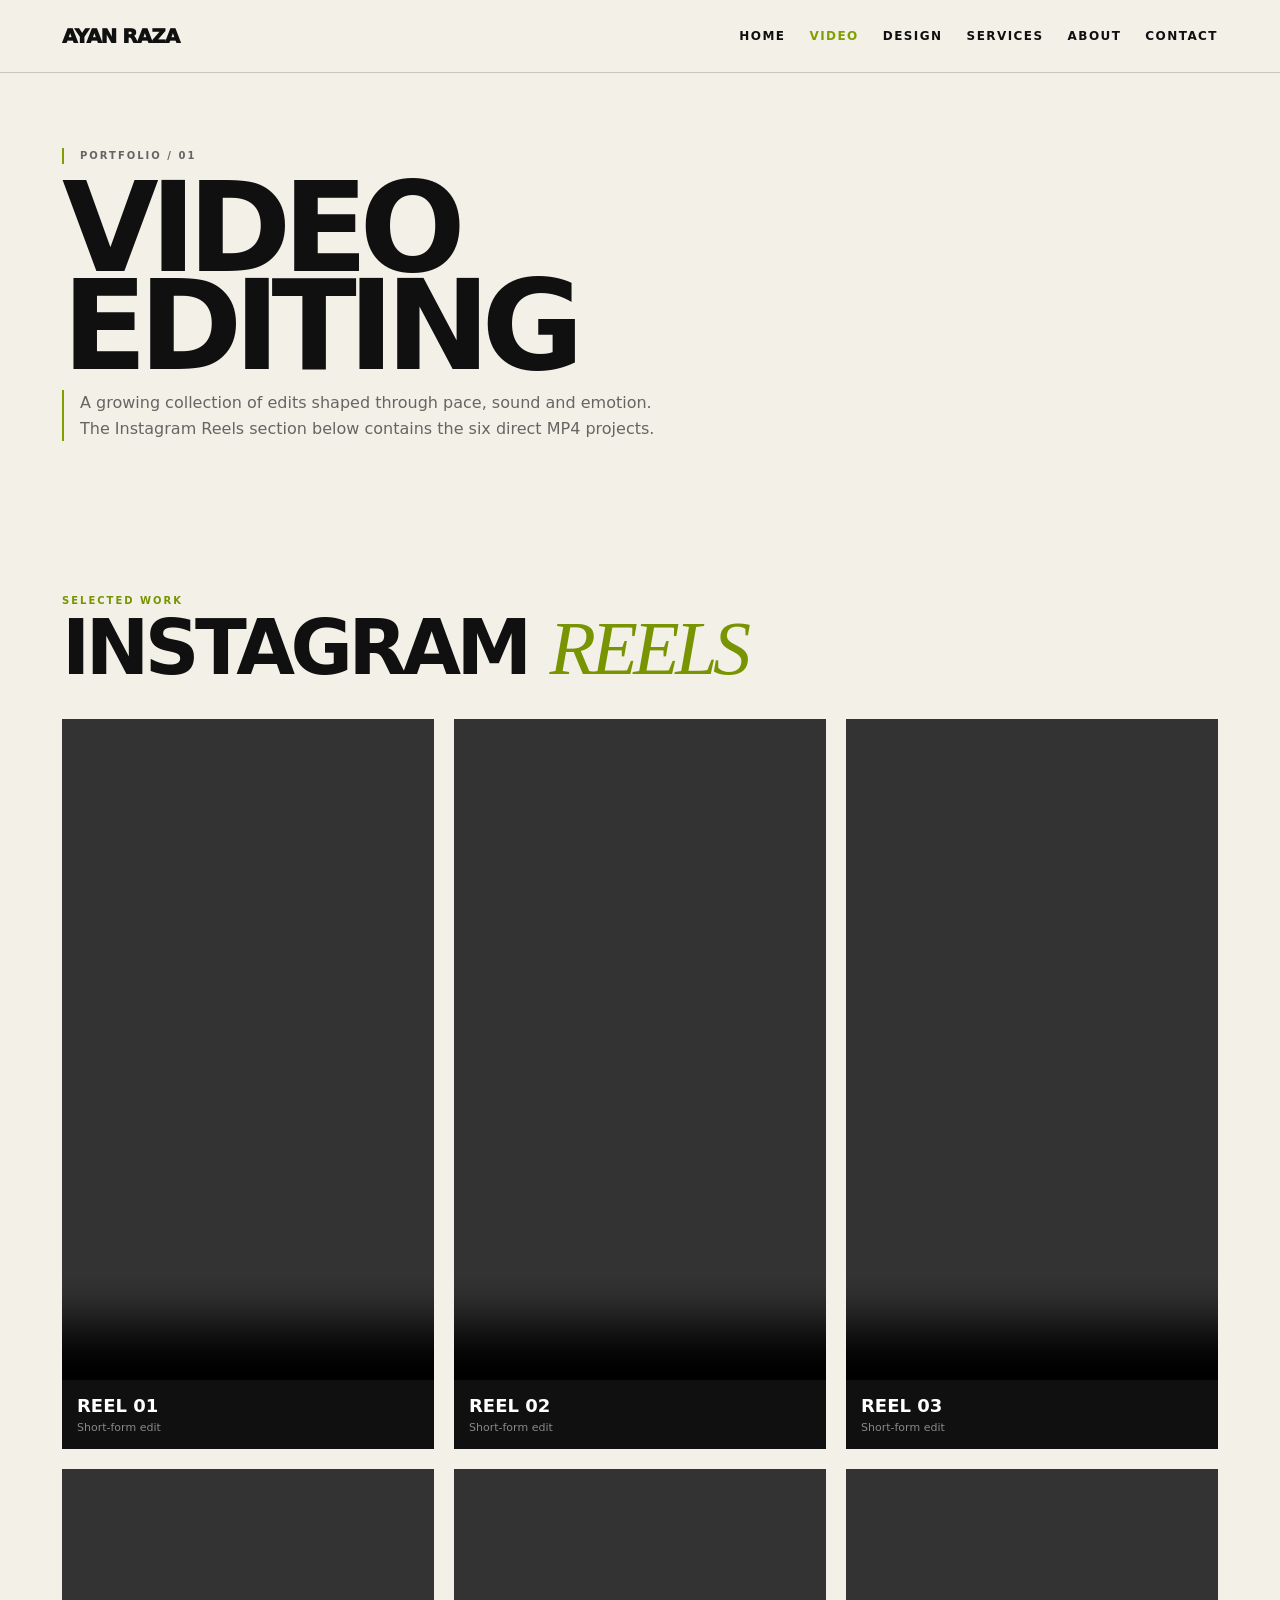
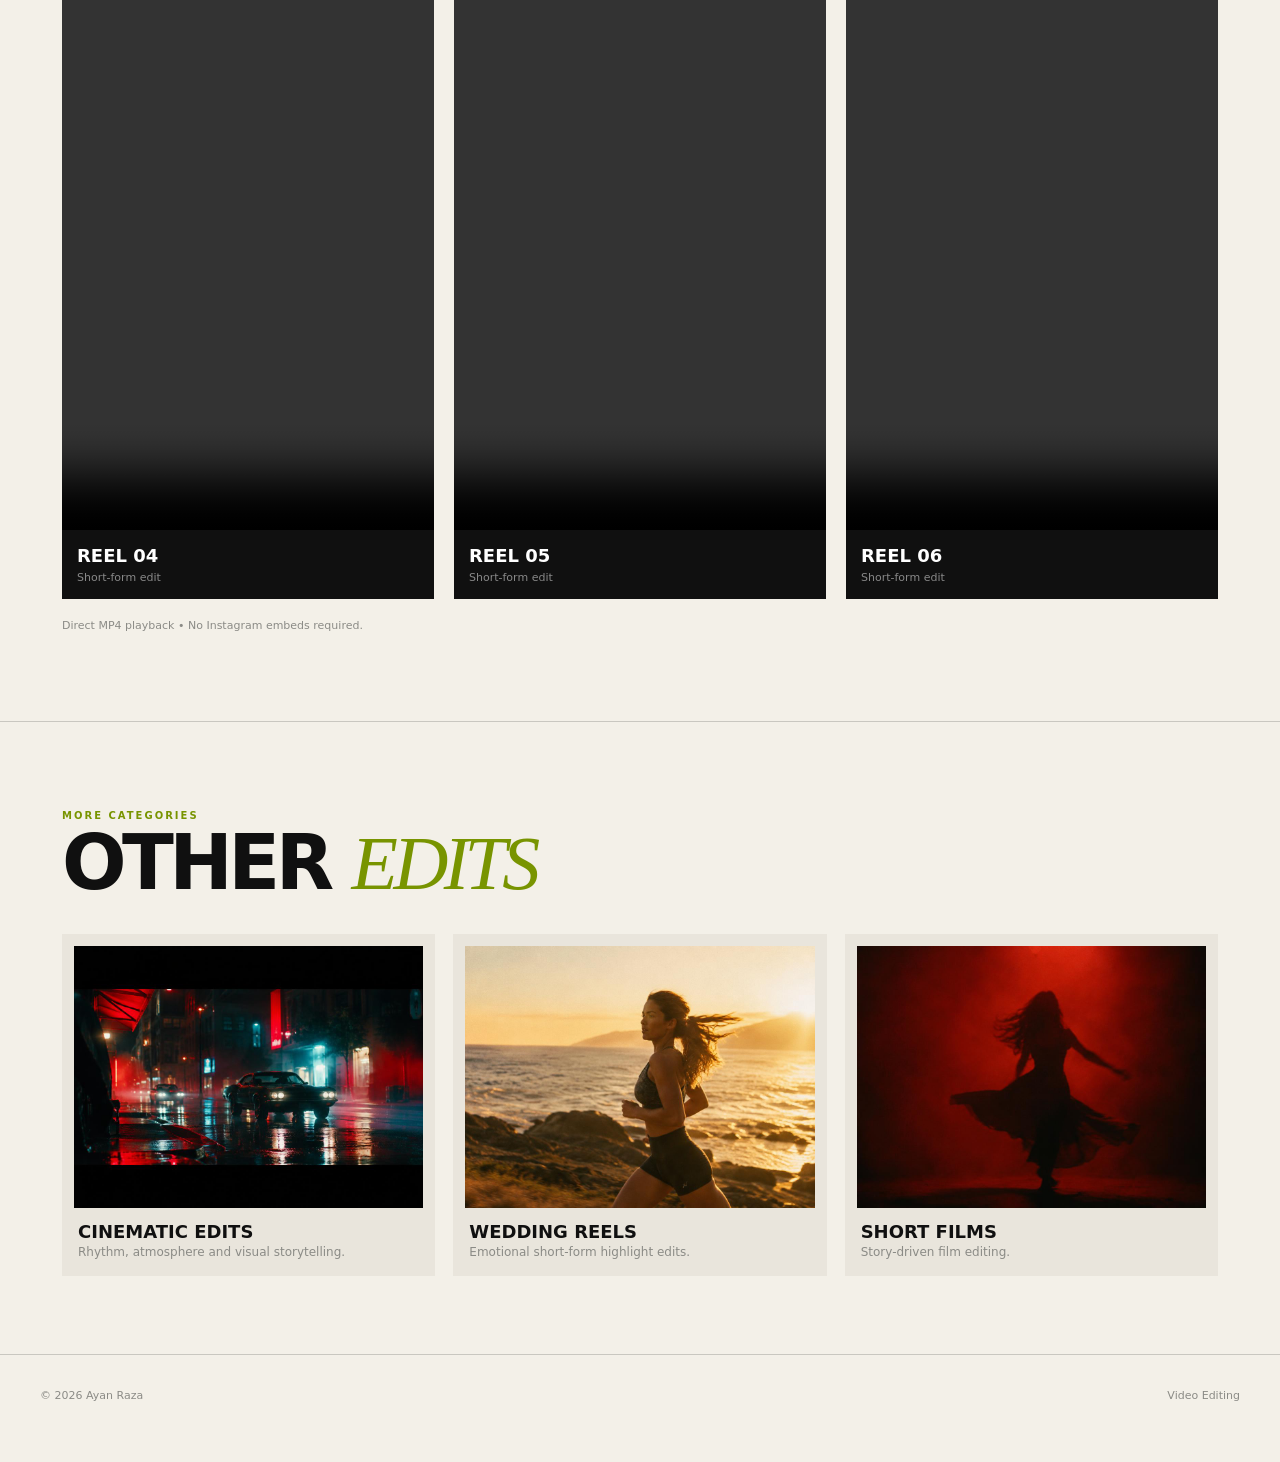
==== video-editing.html @ b5135726 "Add files via upload" ====
<!doctype html><html lang="en"><head><meta charset="utf-8"><meta name="viewport" content="width=device-width,initial-scale=1"><title>Video Editing — Ayan Raza</title><link rel="stylesheet" href="style.css"></head><body><nav class="nav"><div class="wrap navin"><a class="brand" href="index.html">AYAN RAZA</a><div class="links"><a href="index.html">Home</a><a href="video-editing.html">Video</a><a href="graphic-design.html">Design</a><a href="services.html">Services</a><a href="about.html">About</a><a href="contact.html">Contact</a></div><span class="menu">VIDEO EDITING</span></div></nav><main><header class="page-head"><div class="wrap"><p class="eyebrow">Portfolio / 01</p><h1>Video<br>Editing</h1><p>A growing collection of edits shaped through pace, sound and emotion. The Instagram Reels section below contains the six direct MP4 projects.</p></div></header><section class="section"><div class="wrap"><div class="section-head"><div><p class="eyebrow">Selected work</p><h2>Instagram <span class="editorial">Reels</span></h2></div></div><div class="reel-grid"><article class="reel-card"><div class="reel"><video controls playsinline preload="metadata" src="instagram-reel-01.mp4"></video></div><div class="reel-meta"><h3>Reel 01</h3><p>Short-form edit</p></div></article><article class="reel-card"><div class="reel"><video controls playsinline preload="metadata" src="instagram-reel-02.mp4"></video></div><div class="reel-meta"><h3>Reel 02</h3><p>Short-form edit</p></div></article><article class="reel-card"><div class="reel"><video controls playsinline preload="metadata" src="instagram-reel-03.mp4"></video></div><div class="reel-meta"><h3>Reel 03</h3><p>Short-form edit</p></div></article><article class="reel-card"><div class="reel"><video controls playsinline preload="metadata" src="instagram-reel-04.mp4"></video></div><div class="reel-meta"><h3>Reel 04</h3><p>Short-form edit</p></div></article><article class="reel-card"><div class="reel"><video controls playsinline preload="metadata" src="instagram-reel-05.mp4"></video></div><div class="reel-meta"><h3>Reel 05</h3><p>Short-form edit</p></div></article><article class="reel-card"><div class="reel"><video controls playsinline preload="metadata" src="instagram-reel-06.mp4"></video></div><div class="reel-meta"><h3>Reel 06</h3><p>Short-form edit</p></div></article></div><p class="note">Direct MP4 playback • No Instagram embeds required.</p></div></section><section class="section"><div class="wrap"><div class="section-head"><div><p class="eyebrow">More categories</p><h2>Other <span class="editorial">edits</span></h2></div></div><div class="grid3"><div class="design-card"><img class="design-img" src="project-nightfall.jpg" alt="Cinematic edit"><h3>Cinematic Edits</h3><p>Rhythm, atmosphere and visual storytelling.</p></div><div class="design-card"><img class="design-img" src="project-tide.jpg" alt="Wedding reel"><h3>Wedding Reels</h3><p>Emotional short-form highlight edits.</p></div><div class="design-card"><img class="design-img" src="project-ember.jpg" alt="Short film"><h3>Short Films</h3><p>Story-driven film editing.</p></div></div></div></section></main><footer class="footer wrap"><span>© 2026 Ayan Raza</span><span>Video Editing</span></footer><script src="script.js"></script></body></html>
---- style.css ----
:root{--ink:#101010;--paper:#f3f0e8;--flare:#d9ff3f;--muted:#8b8b86;--line:rgba(16,16,16,.18);--card:#e9e5dc}*{box-sizing:border-box}html{scroll-behavior:smooth}body{margin:0;background:var(--paper);color:var(--ink);font-family:Inter,ui-sans-serif,system-ui,-apple-system,BlinkMacSystemFont,"Segoe UI",sans-serif}a{color:inherit;text-decoration:none}img{max-width:100%;display:block}.wrap{max-width:1200px;margin:auto;padding:0 22px}.nav{position:sticky;top:0;z-index:50;background:rgba(243,240,232,.9);backdrop-filter:blur(14px);border-bottom:1px solid var(--line)}.navin{height:72px;display:flex;align-items:center;justify-content:space-between}.brand{font-weight:950;letter-spacing:-.05em;font-size:20px}.links{display:flex;gap:24px;font-size:12px;font-weight:800;text-transform:uppercase;letter-spacing:.12em}.links a:hover,.links a.active{color:#819f00}.menu{display:none;font-size:12px;font-weight:900}.hero{padding:78px 0 70px;border-bottom:1px solid var(--line)}.eyebrow{font-size:10px;font-weight:900;text-transform:uppercase;letter-spacing:.2em;color:#789400}.hero h1{font-size:clamp(64px,12vw,150px);line-height:.78;letter-spacing:-.075em;margin:18px 0 30px;text-transform:uppercase}.editorial{font-family:Georgia,serif;font-weight:400;font-style:italic;color:#789400}.hero-row{display:flex;justify-content:space-between;gap:30px;border-top:1px solid var(--line);padding-top:18px}.hero-row p{margin:0}.tagline{font-family:Georgia,serif;font-size:clamp(24px,3vw,38px)}.muted{color:rgba(16,16,16,.62);max-width:420px;line-height:1.6}.section{padding:78px 0;border-bottom:1px solid var(--line)}.dark{background:var(--ink);color:var(--paper);border-color:rgba(243,240,232,.18)}h2{font-size:clamp(42px,6vw,76px);line-height:.85;letter-spacing:-.06em;text-transform:uppercase;margin:0}.section-head{display:flex;justify-content:space-between;align-items:end;gap:20px;margin-bottom:38px}.grid2{display:grid;grid-template-columns:repeat(2,1fr);gap:22px}.grid3{display:grid;grid-template-columns:repeat(3,1fr);gap:18px}.work-card{position:relative;min-height:510px;overflow:hidden;background:#111;color:#fff}.work-card img{position:absolute;inset:0;width:100%;height:100%;object-fit:cover;transition:transform .5s,opacity .5s;opacity:.78}.work-card:hover img{transform:scale(1.05);opacity:.92}.shade{position:absolute;inset:0;background:linear-gradient(to top,rgba(0,0,0,.9),transparent 60%)}.work-info{position:absolute;left:0;right:0;bottom:0;padding:28px}.work-info h3{font-size:clamp(34px,5vw,60px);line-height:.85;margin:8px 0;text-transform:uppercase;letter-spacing:-.05em}.work-info p{font-size:13px;color:rgba(255,255,255,.68);max-width:390px}.pill{display:inline-block;font-size:10px;font-weight:900;letter-spacing:.15em;text-transform:uppercase;color:var(--flare)}.services{display:grid;border-top:1px solid rgba(243,240,232,.18);border-bottom:1px solid rgba(243,240,232,.18)}.service{display:grid;grid-template-columns:60px 1.1fr 1fr 30px;gap:20px;align-items:center;padding:25px 0;border-bottom:1px solid rgba(243,240,232,.18)}.service:last-child{border-bottom:0}.service h3{font-size:22px;margin:0;text-transform:uppercase}.service p{margin:0;color:rgba(243,240,232,.55);font-size:14px;line-height:1.55}.num{color:var(--flare);font-weight:900;font-size:12px}.about-grid{display:grid;grid-template-columns:1fr 1fr;gap:60px}.about-copy{font-family:Georgia,serif;font-size:clamp(24px,3vw,38px);line-height:1.2}.facts{display:grid;gap:12px}.fact{padding:20px;border:1px solid var(--line)}.fact span{font-size:10px;text-transform:uppercase;letter-spacing:.16em;color:var(--muted)}.fact b{display:block;margin-top:7px}.reel-card{background:#101010;color:#fff;border-radius:0;overflow:hidden}.reel{aspect-ratio:9/16;background:#000}.reel video{width:100%;height:100%;object-fit:cover;display:block}.reel-meta{padding:15px}.reel-meta h3{margin:0;font-size:18px;text-transform:uppercase}.reel-meta p{margin:5px 0 0;color:#888;font-size:11px}.contact-box{display:flex;flex-wrap:wrap;gap:12px;margin-top:28px}.btn{display:inline-block;border:1px solid var(--ink);padding:13px 18px;font-size:11px;font-weight:900;text-transform:uppercase;letter-spacing:.12em}.btn.primary{background:var(--flare);border-color:var(--flare)}.dark .btn{border-color:rgba(243,240,232,.5)}.dark .btn.primary{color:#101010;border-color:var(--flare)}.design-img{aspect-ratio:4/3;object-fit:cover;width:100%}.design-card{background:var(--card);padding:12px}.design-card h3{font-size:18px;text-transform:uppercase;margin:13px 4px 3px}.design-card p{font-size:12px;color:var(--muted);margin:0 4px 5px}.footer{padding:34px 0 60px;font-size:11px;color:var(--muted);display:flex;justify-content:space-between}.page-head{padding:65px 0 50px}.page-head h1{font-size:clamp(58px,10vw,125px);line-height:.78;letter-spacing:-.07em;text-transform:uppercase;margin:15px 0}.page-head p{border-left:2px solid #819f00;padding-left:16px;max-width:600px;color:rgba(16,16,16,.62);line-height:1.6}.reel-grid{display:grid;grid-template-columns:repeat(3,1fr);gap:20px}.showreel{grid-column:1/-1}.showreel .reel{aspect-ratio:16/7}.note{font-size:11px;color:var(--muted);margin-top:20px}.mobile-nav{display:none}
@media(max-width:800px){.links{display:none}.menu{display:block}.hero{padding-top:55px}.hero-row,.about-grid{flex-direction:column;display:flex}.grid2,.grid3,.reel-grid{grid-template-columns:1fr 1fr}.service{grid-template-columns:42px 1fr}.service p,.service>span:last-child{display:none}.work-card{min-height:440px}.section{padding:60px 0}}
@media(max-width:520px){.wrap{padding:0 16px}.grid2,.grid3,.reel-grid{grid-template-columns:1fr}.hero h1{font-size:64px}.work-card{min-height:420px}.showreel .reel{aspect-ratio:16/9}.footer{display:block}.footer span{display:block;margin-top:8px}}
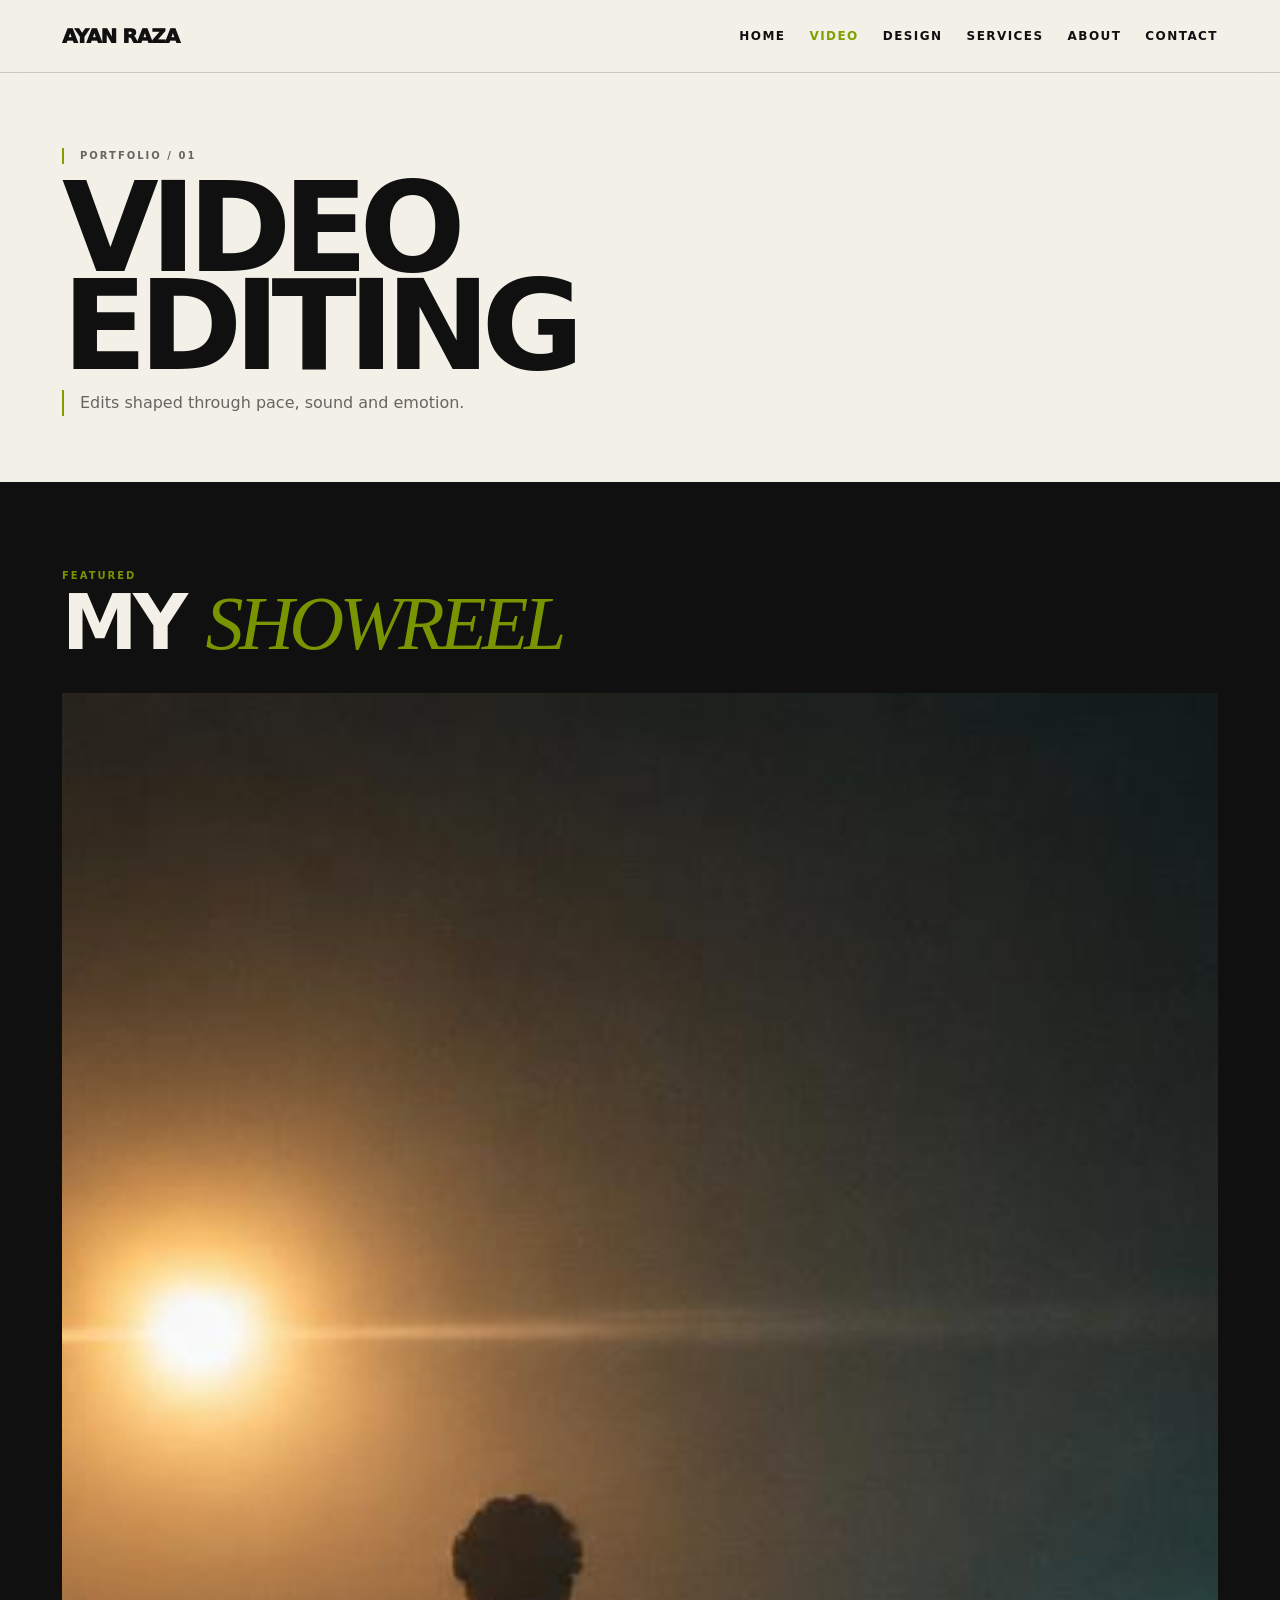
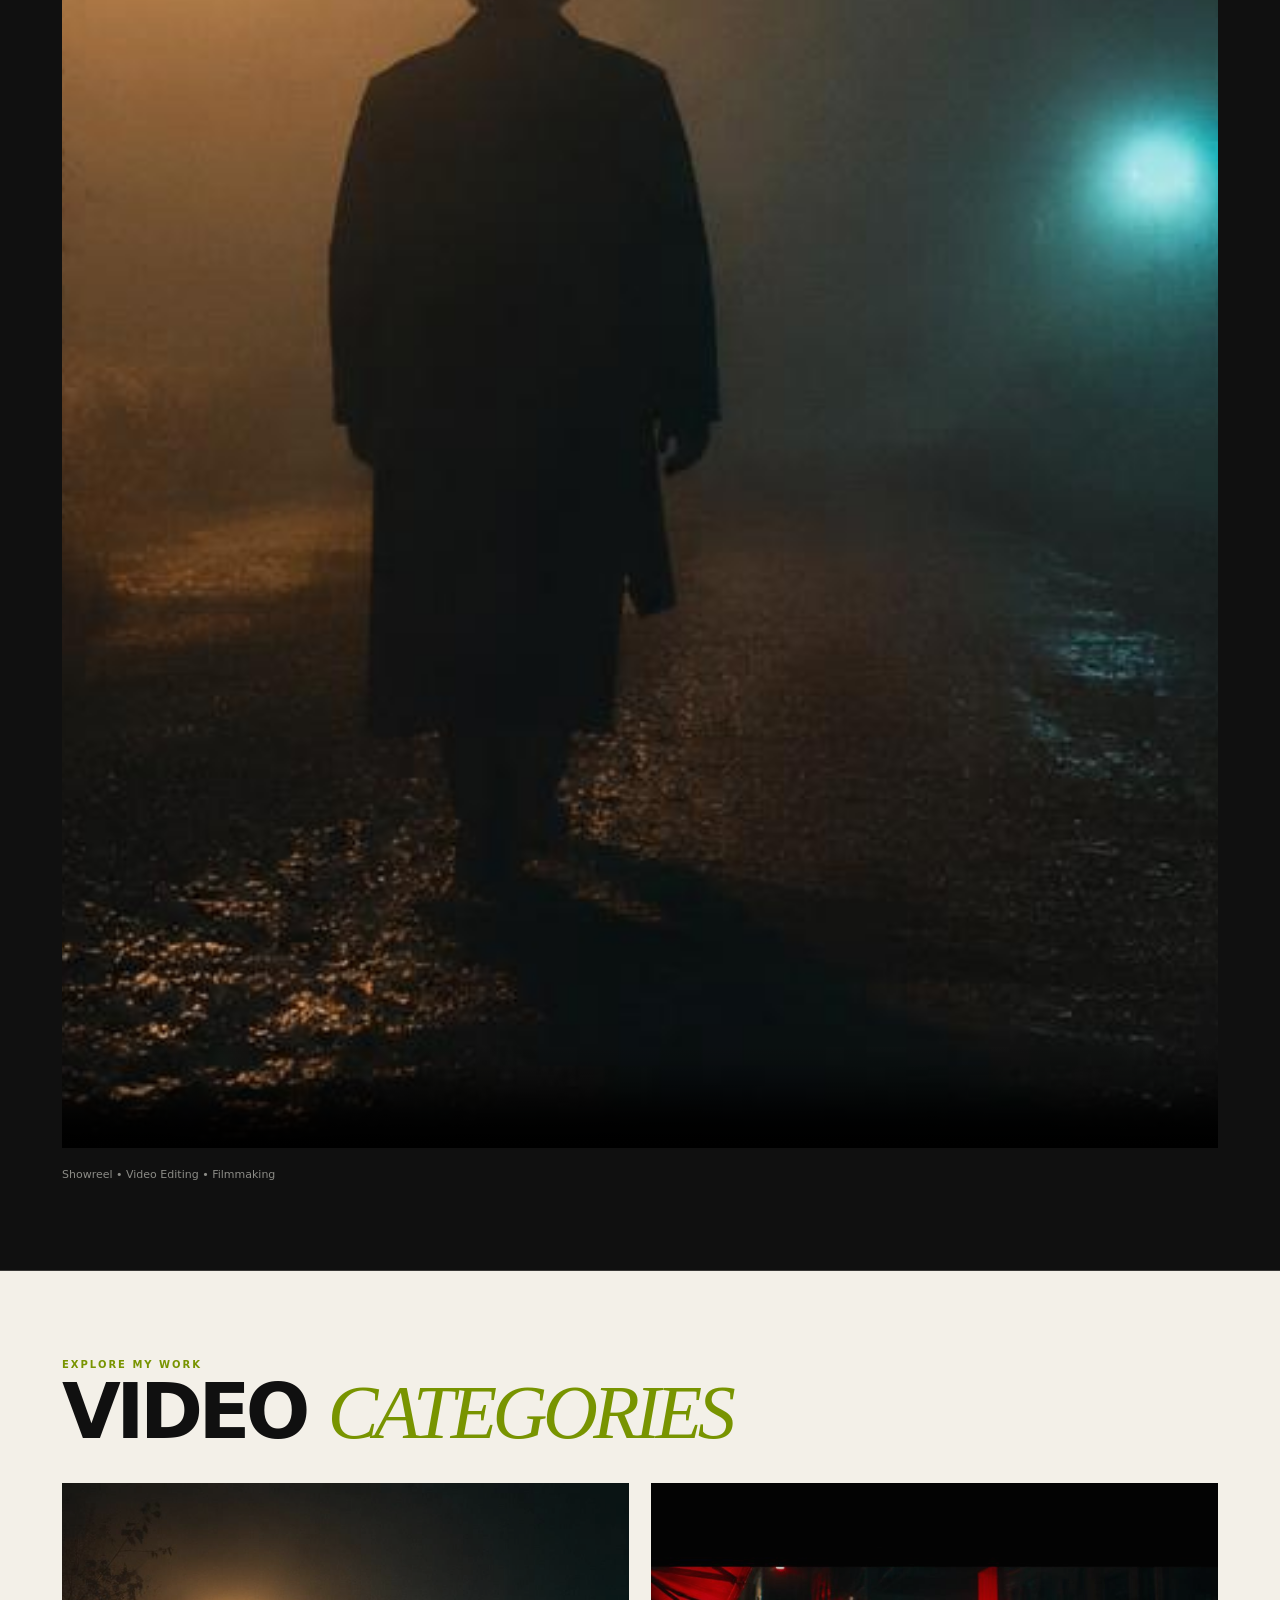
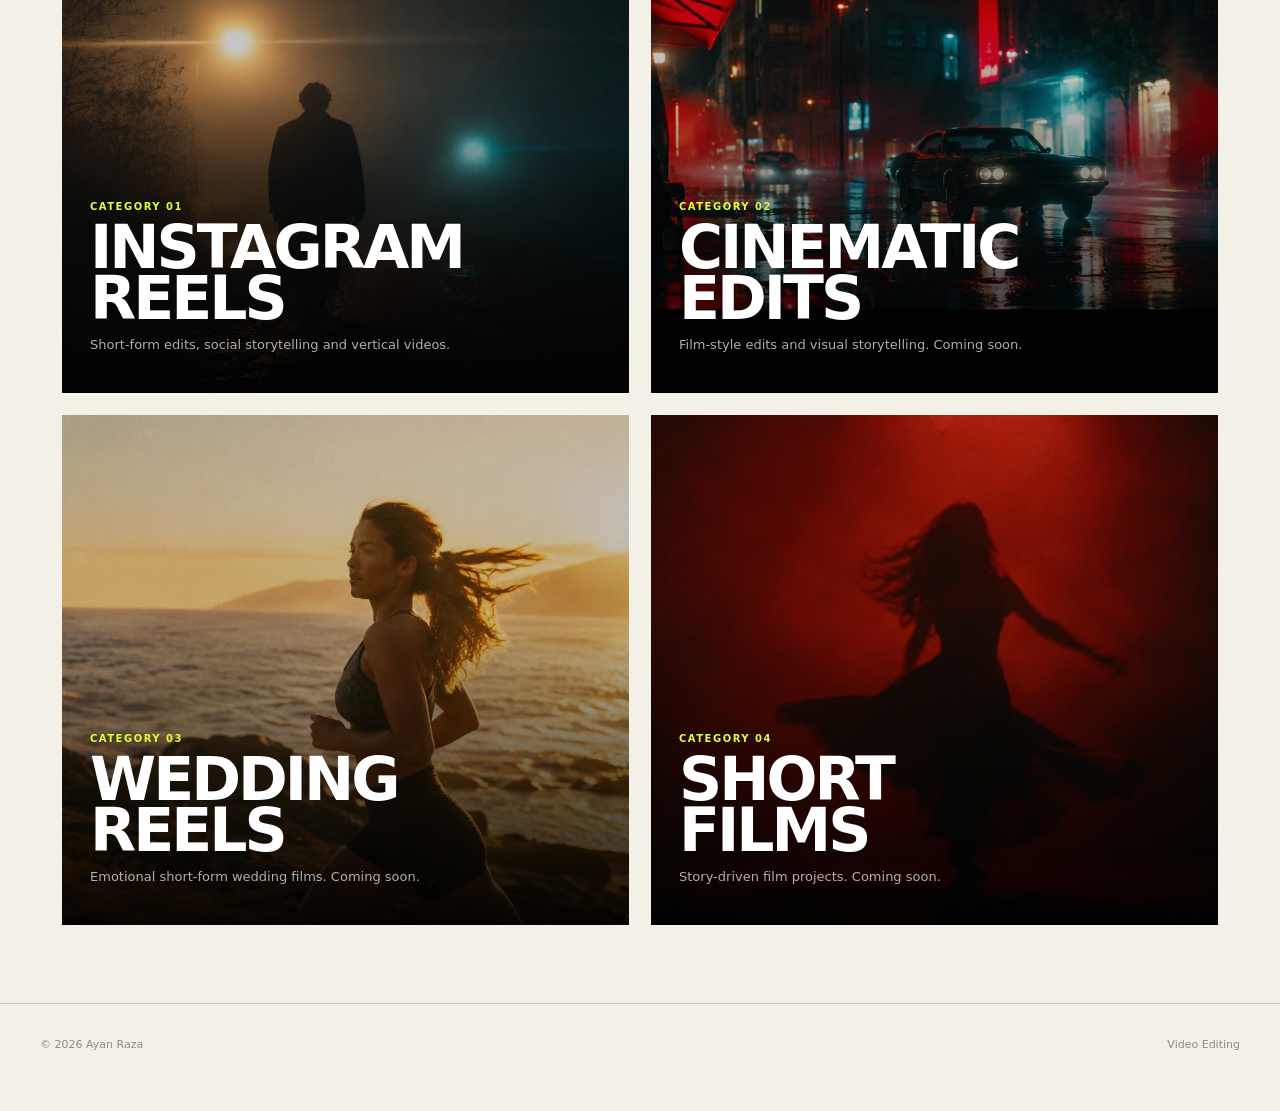
==== commit e88a71ad: "Add files via upload" ====
--- a/video-editing.html
+++ b/video-editing.html
@@ -1 +1,111 @@
-<!doctype html><html lang="en"><head><meta charset="utf-8"><meta name="viewport" content="width=device-width,initial-scale=1"><title>Video Editing — Ayan Raza</title><link rel="stylesheet" href="style.css"></head><body><nav class="nav"><div class="wrap navin"><a class="brand" href="index.html">AYAN RAZA</a><div class="links"><a href="index.html">Home</a><a href="video-editing.html">Video</a><a href="graphic-design.html">Design</a><a href="services.html">Services</a><a href="about.html">About</a><a href="contact.html">Contact</a></div><span class="menu">VIDEO EDITING</span></div></nav><main><header class="page-head"><div class="wrap"><p class="eyebrow">Portfolio / 01</p><h1>Video<br>Editing</h1><p>A growing collection of edits shaped through pace, sound and emotion. The Instagram Reels section below contains the six direct MP4 projects.</p></div></header><section class="section"><div class="wrap"><div class="section-head"><div><p class="eyebrow">Selected work</p><h2>Instagram <span class="editorial">Reels</span></h2></div></div><div class="reel-grid"><article class="reel-card"><div class="reel"><video controls playsinline preload="metadata" src="instagram-reel-01.mp4"></video></div><div class="reel-meta"><h3>Reel 01</h3><p>Short-form edit</p></div></article><article class="reel-card"><div class="reel"><video controls playsinline preload="metadata" src="instagram-reel-02.mp4"></video></div><div class="reel-meta"><h3>Reel 02</h3><p>Short-form edit</p></div></article><article class="reel-card"><div class="reel"><video controls playsinline preload="metadata" src="instagram-reel-03.mp4"></video></div><div class="reel-meta"><h3>Reel 03</h3><p>Short-form edit</p></div></article><article class="reel-card"><div class="reel"><video controls playsinline preload="metadata" src="instagram-reel-04.mp4"></video></div><div class="reel-meta"><h3>Reel 04</h3><p>Short-form edit</p></div></article><article class="reel-card"><div class="reel"><video controls playsinline preload="metadata" src="instagram-reel-05.mp4"></video></div><div class="reel-meta"><h3>Reel 05</h3><p>Short-form edit</p></div></article><article class="reel-card"><div class="reel"><video controls playsinline preload="metadata" src="instagram-reel-06.mp4"></video></div><div class="reel-meta"><h3>Reel 06</h3><p>Short-form edit</p></div></article></div><p class="note">Direct MP4 playback • No Instagram embeds required.</p></div></section><section class="section"><div class="wrap"><div class="section-head"><div><p class="eyebrow">More categories</p><h2>Other <span class="editorial">edits</span></h2></div></div><div class="grid3"><div class="design-card"><img class="design-img" src="project-nightfall.jpg" alt="Cinematic edit"><h3>Cinematic Edits</h3><p>Rhythm, atmosphere and visual storytelling.</p></div><div class="design-card"><img class="design-img" src="project-tide.jpg" alt="Wedding reel"><h3>Wedding Reels</h3><p>Emotional short-form highlight edits.</p></div><div class="design-card"><img class="design-img" src="project-ember.jpg" alt="Short film"><h3>Short Films</h3><p>Story-driven film editing.</p></div></div></div></section></main><footer class="footer wrap"><span>© 2026 Ayan Raza</span><span>Video Editing</span></footer><script src="script.js"></script></body></html>
+<!doctype html>
+<html lang="en">
+<head>
+<meta charset="utf-8">
+<meta name="viewport" content="width=device-width,initial-scale=1">
+<title>Video Editing — Ayan Raza</title>
+<link rel="stylesheet" href="style.css">
+</head>
+<body>
+<nav class="nav">
+  <div class="wrap navin">
+    <a class="brand" href="index.html">AYAN RAZA</a>
+    <div class="links">
+      <a href="index.html">Home</a>
+      <a href="video-editing.html">Video</a>
+      <a href="graphic-design.html">Design</a>
+      <a href="services.html">Services</a>
+      <a href="about.html">About</a>
+      <a href="contact.html">Contact</a>
+    </div>
+    <span class="menu">VIDEO EDITING</span>
+  </div>
+</nav>
+
+<main>
+  <header class="page-head">
+    <div class="wrap">
+      <p class="eyebrow">Portfolio / 01</p>
+      <h1>Video<br>Editing</h1>
+      <p>Edits shaped through pace, sound and emotion.</p>
+    </div>
+  </header>
+
+  <section class="section dark">
+    <div class="wrap">
+      <div class="section-head">
+        <div>
+          <p class="eyebrow">Featured</p>
+          <h2>My <span class="editorial">Showreel</span></h2>
+        </div>
+      </div>
+
+      <div class="reel">
+        <video controls playsinline preload="metadata" poster="ayan-showreel.jpg"
+               src="ayan-showreel.mp4"></video>
+      </div>
+      <p class="note">Showreel • Video Editing • Filmmaking</p>
+    </div>
+  </section>
+
+  <section class="section">
+    <div class="wrap">
+      <div class="section-head">
+        <div>
+          <p class="eyebrow">Explore my work</p>
+          <h2>Video <span class="editorial">Categories</span></h2>
+        </div>
+      </div>
+
+      <div class="grid2">
+        <a class="work-card" href="instagram-reels.html">
+          <img src="ayan-showreel.jpg" alt="Instagram Reels">
+          <div class="shade"></div>
+          <div class="work-info">
+            <span class="pill">Category 01</span>
+            <h3>Instagram<br>Reels</h3>
+            <p>Short-form edits, social storytelling and vertical videos.</p>
+          </div>
+        </a>
+
+        <div class="work-card">
+          <img src="project-nightfall.jpg" alt="Cinematic Edits">
+          <div class="shade"></div>
+          <div class="work-info">
+            <span class="pill">Category 02</span>
+            <h3>Cinematic<br>Edits</h3>
+            <p>Film-style edits and visual storytelling. Coming soon.</p>
+          </div>
+        </div>
+
+        <div class="work-card">
+          <img src="project-tide.jpg" alt="Wedding Reels">
+          <div class="shade"></div>
+          <div class="work-info">
+            <span class="pill">Category 03</span>
+            <h3>Wedding<br>Reels</h3>
+            <p>Emotional short-form wedding films. Coming soon.</p>
+          </div>
+        </div>
+
+        <div class="work-card">
+          <img src="project-ember.jpg" alt="Short Films">
+          <div class="shade"></div>
+          <div class="work-info">
+            <span class="pill">Category 04</span>
+            <h3>Short<br>Films</h3>
+            <p>Story-driven film projects. Coming soon.</p>
+          </div>
+        </div>
+      </div>
+    </div>
+  </section>
+</main>
+
+<footer class="footer wrap">
+  <span>© 2026 Ayan Raza</span>
+  <span>Video Editing</span>
+</footer>
+<script src="script.js"></script>
+</body>
+</html>
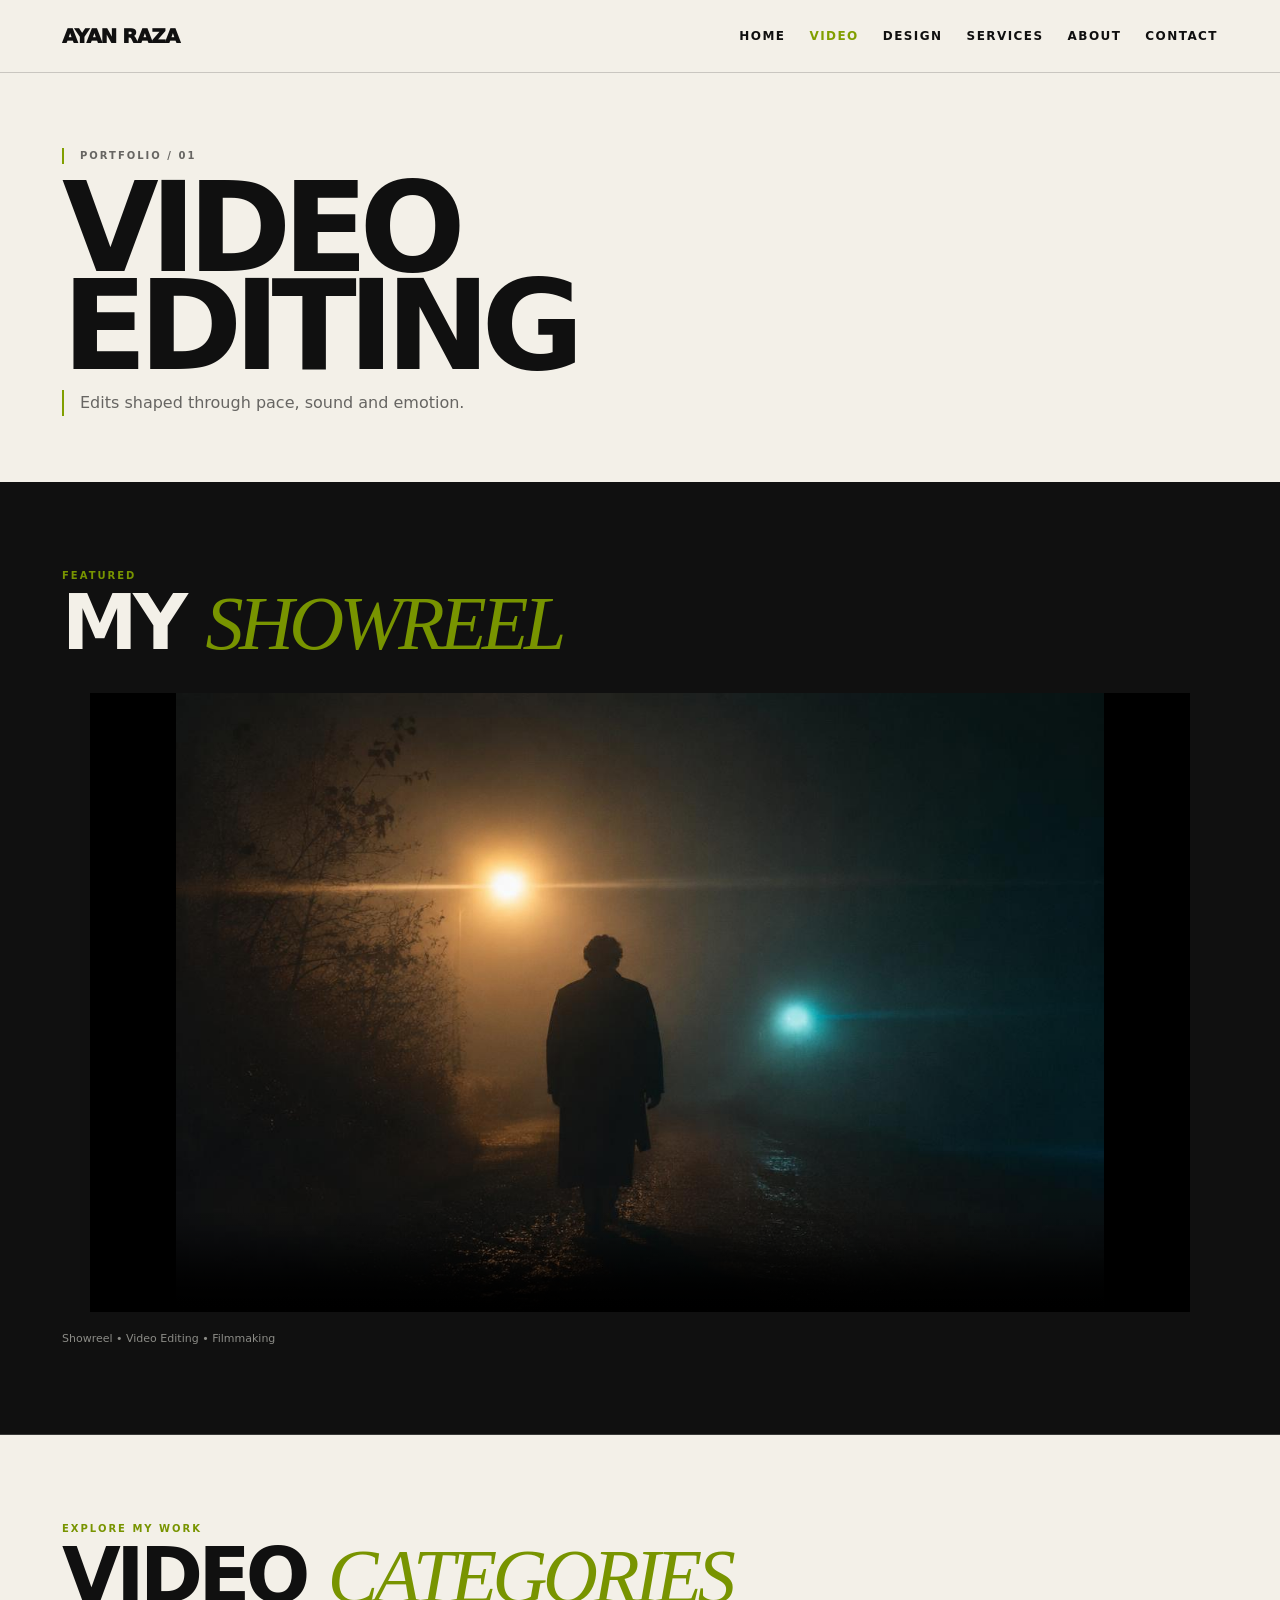
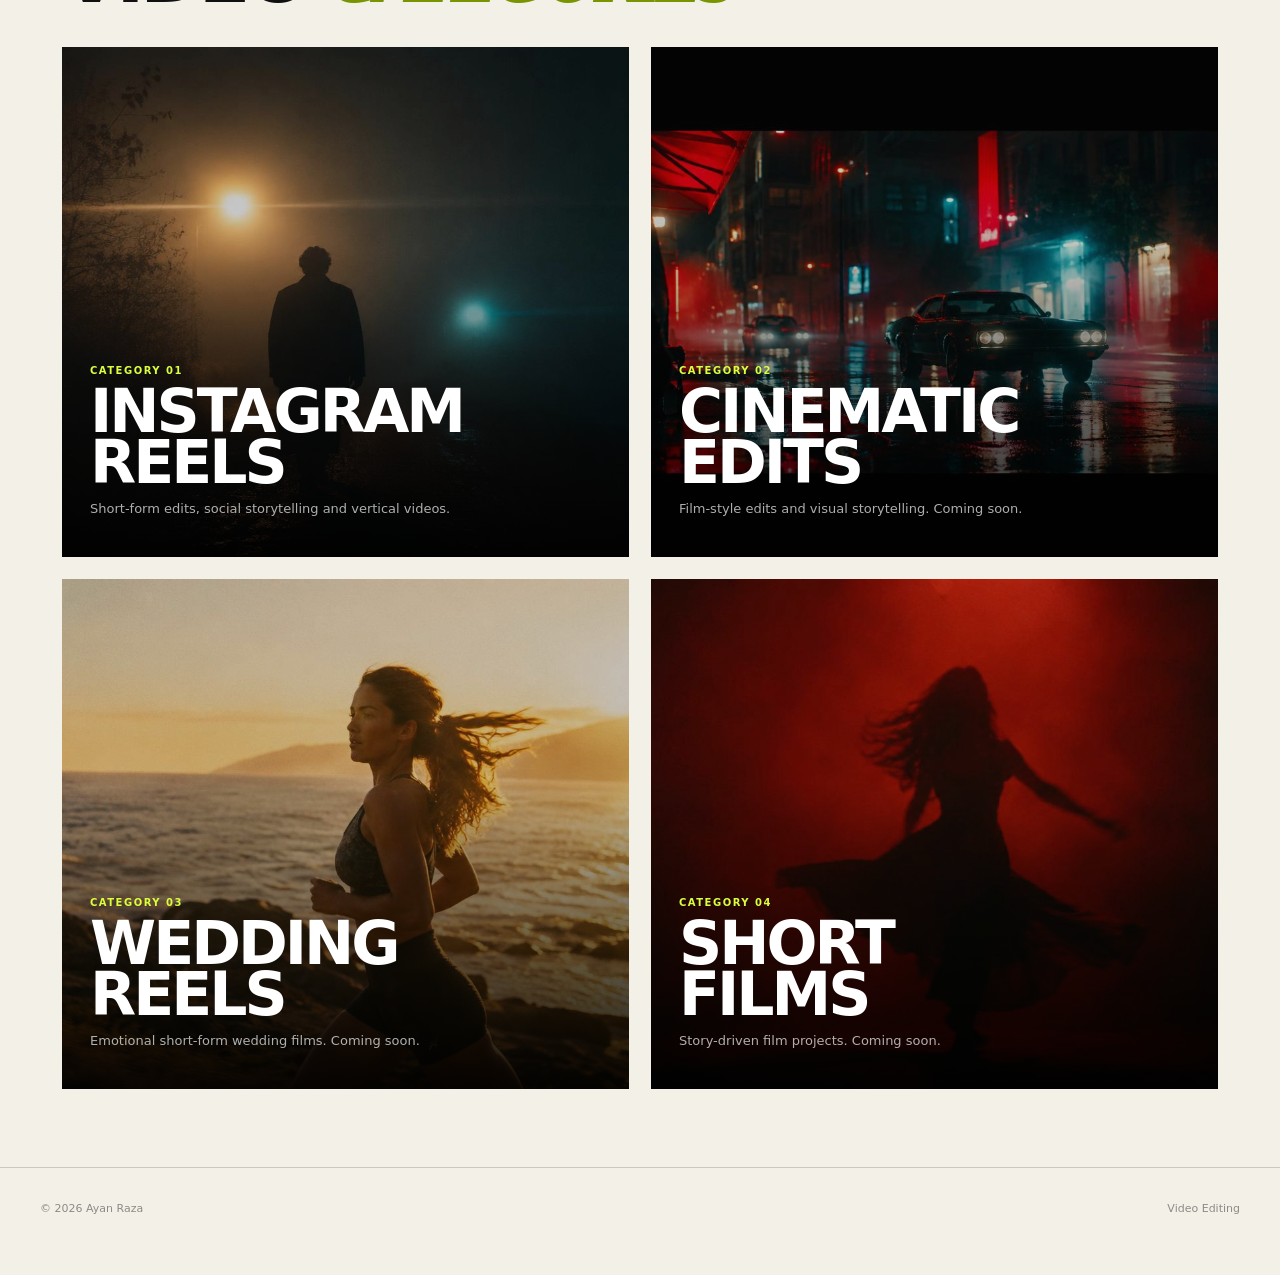
==== commit 7f9d79f6: "Add files via upload" ====
--- a/video-editing.html
+++ b/video-editing.html
@@ -40,9 +40,10 @@
         </div>
       </div>
 
-      <div class="reel">
+      <div class="reel" style="width:100%;max-width:1100px;margin:0 auto;aspect-ratio:16/9;overflow:hidden;background:#000;">
         <video controls playsinline preload="metadata" poster="ayan-showreel.jpg"
-               src="ayan-showreel.mp4"></video>
+               src="ayan-showreel.mp4"
+               style="display:block;width:100%;height:100%;object-fit:contain;background:#000;"></video>
       </div>
       <p class="note">Showreel • Video Editing • Filmmaking</p>
     </div>
